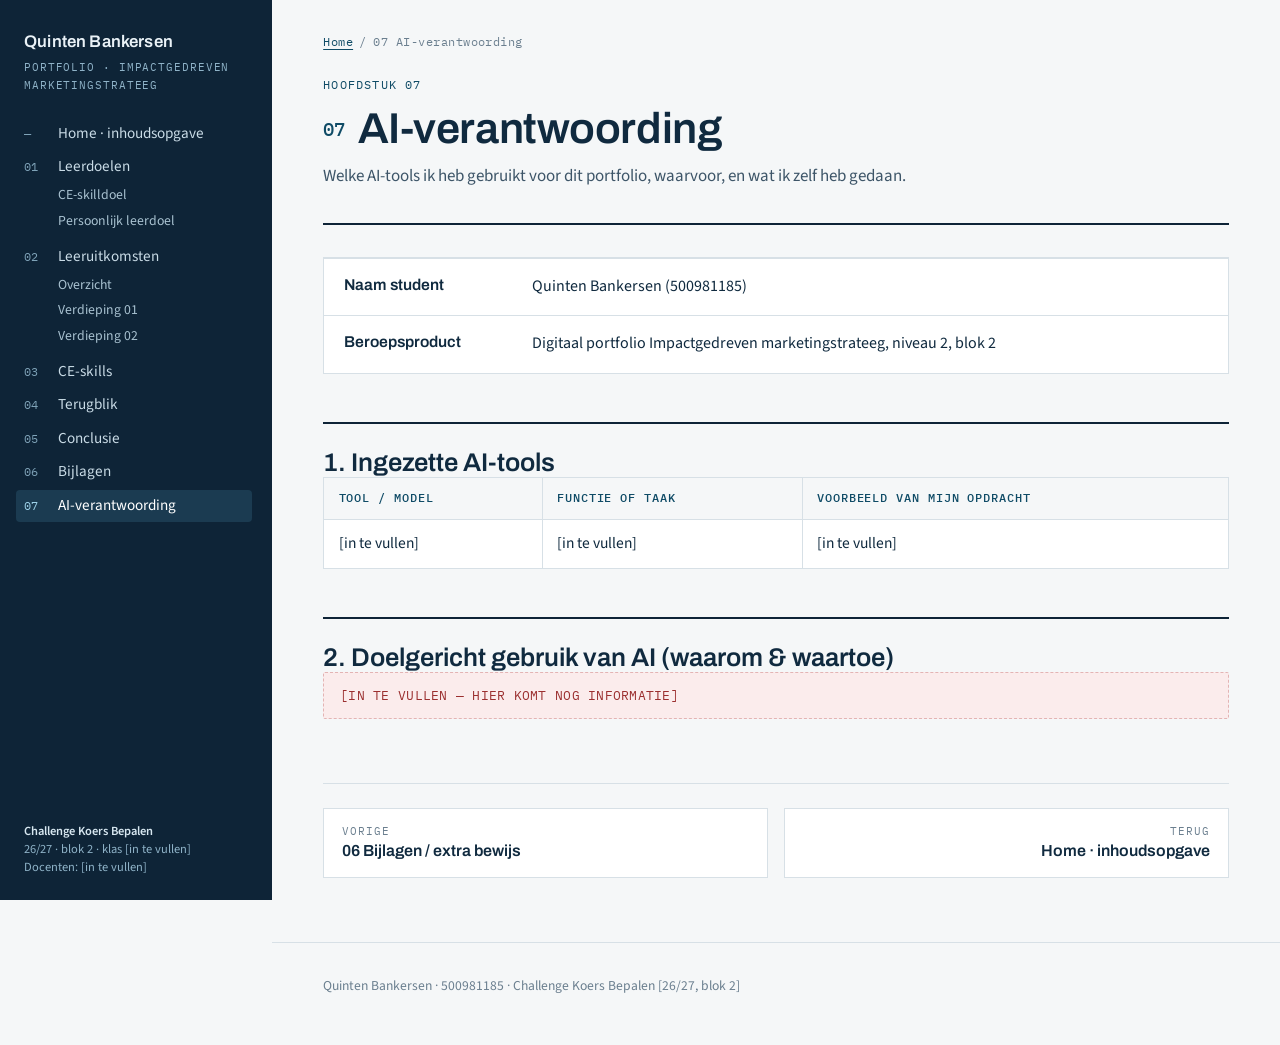
==== ai-verantwoording.html @ 3f42597a "Opbouw portfolio blok 2: Koers Bepalen, impactgedreven marketingstrateeg Co-Authored-By: Claude Opus" ====
<!doctype html>
<html lang="nl">
<head>
<meta charset="utf-8">
<meta name="viewport" content="width=device-width, initial-scale=1, viewport-fit=cover">
<title>AI-verantwoording · Portfolio Quinten Bankersen</title>
<link rel="preconnect" href="https://fonts.googleapis.com">
<link rel="preconnect" href="https://fonts.gstatic.com" crossorigin>
<link rel="stylesheet" href="https://fonts.googleapis.com/css2?family=Archivo:wdth,wght@75..100,400..700&family=IBM+Plex+Mono:wght@400;500&family=Source+Sans+3:ital,wght@0,400;0,600;1,400&display=swap">
<link rel="stylesheet" href="assets/styles.css">
</head>
<body class="has-rail">
<header class="topbar">
  <div class="topbar__left"><a class="topbar__name" href="index.html">Quinten Bankersen</a><span class="topbar__where">07 · AI-verantwoording</span></div>
  <button class="menu-btn" id="menu-btn" type="button" aria-controls="rail" aria-expanded="false">Menu</button>
</header>
<nav class="rail" id="rail" aria-label="Hoofdstukken">
  <div class="rail__id"><a class="rail__name" href="index.html">Quinten Bankersen</a><span class="rail__sub">Portfolio · Impactgedreven marketingstrateeg</span></div>
  <ul class="toc"><li><a href="index.html"><span class="n">—</span><span>Home · inhoudsopgave</span></a></li><li><a href="ce-skilldoel.html"><span class="n">01</span><span>Leerdoelen</span></a><ul class="toc__sub"><li><a href="ce-skilldoel.html">CE-skilldoel</a></li><li><a href="persoonlijk-leerdoel.html">Persoonlijk leerdoel</a></li></ul></li><li><a href="leeruitkomsten.html"><span class="n">02</span><span>Leeruitkomsten</span></a><ul class="toc__sub"><li><a href="leeruitkomsten.html">Overzicht</a></li><li><a href="verdieping-01.html">Verdieping 01</a></li><li><a href="verdieping-02.html">Verdieping 02</a></li></ul></li><li><a href="ce-skills.html"><span class="n">03</span><span>CE-skills</span></a></li><li><a href="terugblik.html"><span class="n">04</span><span>Terugblik</span></a></li><li><a href="conclusie.html"><span class="n">05</span><span>Conclusie</span></a></li><li><a href="bijlagen.html"><span class="n">06</span><span>Bijlagen</span></a></li><li><a href="ai-verantwoording.html" class="is-active" aria-current="page"><span class="n">07</span><span>AI-verantwoording</span></a></li></ul>
  <div class="rail__foot"><strong>Challenge Koers Bepalen</strong><br>26/27 · blok 2 · klas [in te vullen]<br>Docenten: [in te vullen]</div>
</nav>
<main>
  <nav class="crumbs" aria-label="Kruimelpad"><a href="index.html">Home</a><span>/</span><span>07 AI-verantwoording</span></nav>
  <header class="page__head">
    <span class="eyebrow">Hoofdstuk 07</span>
    <h1><span class="page__num">07</span> AI-verantwoording</h1>
    
    <p class="lede">Welke AI-tools ik heb gebruikt voor dit portfolio, waarvoor, en wat ik zelf heb gedaan.</p>
  </header>
  
  <div class="lu"><div class="fields">
  <div class="field"><span class="field__k">Naam student</span><div class="field__v"><p>Quinten Bankersen (500981185)</p></div></div>
  <div class="field"><span class="field__k">Beroepsproduct</span><div class="field__v"><p>Digitaal portfolio Impactgedreven marketingstrateeg, niveau 2, blok 2</p></div></div>
</div></div>
<h2 class="block-title">1. Ingezette AI-tools</h2>
<div class="table-wrap"><table class="plain plain--cols"><thead><tr><th>Tool / model</th><th>Functie of taak</th><th>Voorbeeld van mijn opdracht</th></tr></thead><tbody>
<tr><td>[in te vullen]</td><td>[in te vullen]</td><td>[in te vullen]</td></tr>
</tbody></table></div>
<h2 class="block-title">2. Doelgericht gebruik van AI (waarom &amp; waartoe)</h2>
<div class="missing"><p>[IN TE VULLEN — HIER KOMT NOG INFORMATIE]</p></div>
  <nav class="pager" aria-label="Vorige en volgende pagina"><a class="pager__prev" href="bijlagen.html"><span>Vorige</span>06 Bijlagen / extra bewijs</a><a class="pager__next" href="index.html"><span>Terug</span>Home · inhoudsopgave</a></nav>
</main>
<footer class="site">Quinten Bankersen · 500981185 · Challenge Koers Bepalen [26/27, blok 2]</footer>
<div class="lightbox" id="lightbox" role="dialog" aria-modal="true" aria-label="Afbeelding vergroot" hidden>
  <div class="lightbox__bar"><span id="lightbox-cap"></span><span class="lightbox__btns"><button type="button" id="lightbox-zoom">Ware grootte</button><button type="button" id="lightbox-close">Sluiten</button></span></div>
  <div class="lightbox__stage"><img id="lightbox-img" alt=""></div>
</div>
<script src="assets/script.js"></script>
</body>
</html>
---- assets/styles.css ----
/* Layout: vaste hoofdstuk-rail links (desktop), leeskolom rechts; bewijs mag breder dan de tekst.
   Kleuren: gebroken wit + donkerblauw + petrolblauw uit het originele portfolio. */
:root {
  --bg: #f5f7f8;
  --surface: #ffffff;
  --ink: #102a3f;
  --ink-soft: #3d5568;
  --muted: #6b7f8f;
  --line: #d7e0e6;
  --line-strong: #b6c6d1;
  --petrol: #17607f;
  --petrol-ink: #0f4b66;
  --tint: #e3f0f6;
  --navy: #0e2437;
  --on-navy: #eaf2f7;
  --ok: #2f7a4f;
  --ok-bg: #e4f2ea;
  --warn: #9a5a00;
  --warn-bg: #fdf0dc;
  --miss: #9b2f2f;
  --miss-bg: #fbecec;
  --miss-line: #e3b4b4;

  --f-display: "Archivo", "Helvetica Neue", Arial, sans-serif;
  --f-body: "Source Sans 3", "Segoe UI", "Helvetica Neue", Arial, sans-serif;
  --f-mono: "IBM Plex Mono", ui-monospace, "SFMono-Regular", Menlo, Consolas, monospace;

  --rail: 272px;
  --read: 46rem;
  --wide: 64rem;
  --radius: 4px;
}
@media (prefers-color-scheme: dark) {
  :root:not([data-theme="light"]) {
    --bg: #0d1a24; --surface: #13232f; --ink: #e4edf3; --ink-soft: #b9c8d3; --muted: #8aa0b0;
    --line: #243847; --line-strong: #35505f; --petrol: #5fb3d6; --petrol-ink: #86c8e3; --tint: #16303f;
    --navy: #081520; --on-navy: #e4edf3;
    --ok: #7fcf9f; --ok-bg: #173327; --warn: #f0b660; --warn-bg: #3a2a12; --miss: #f19a9a; --miss-bg: #3a1c1f; --miss-line: #6b3438;
    color-scheme: dark;
  }
}
:root[data-theme="dark"] {
  --bg: #0d1a24; --surface: #13232f; --ink: #e4edf3; --ink-soft: #b9c8d3; --muted: #8aa0b0;
  --line: #243847; --line-strong: #35505f; --petrol: #5fb3d6; --petrol-ink: #86c8e3; --tint: #16303f;
  --navy: #081520; --on-navy: #e4edf3;
  --ok: #7fcf9f; --ok-bg: #173327; --warn: #f0b660; --warn-bg: #3a2a12; --miss: #f19a9a; --miss-bg: #3a1c1f; --miss-line: #6b3438;
  color-scheme: dark;
}

*, *::before, *::after { box-sizing: border-box; }
[hidden] { display: none !important; }
html { scroll-behavior: smooth; scroll-padding-top: 1.5rem; }
@media (prefers-reduced-motion: reduce) { html { scroll-behavior: auto; } }
body {
  margin: 0; background: var(--bg); color: var(--ink);
  font-family: var(--f-body); font-size: 1.0625rem; line-height: 1.62;
  -webkit-font-smoothing: antialiased;
}
img { max-width: 100%; height: auto; display: block; }
a { color: var(--petrol-ink); text-underline-offset: 3px; text-decoration-thickness: 1px; }
a:hover { color: var(--petrol); }
:focus-visible { outline: 2px solid var(--petrol); outline-offset: 2px; }
p { margin: 0; }
ul, ol { margin: 0; padding-left: 1.25rem; }
h1, h2, h3, h4 { font-family: var(--f-display); font-weight: 600; line-height: 1.15; margin: 0; text-wrap: balance; color: var(--ink); }

/* ---------- Rail (navigatie) ---------- */
.rail {
  position: fixed; inset: 0 auto 0 0; width: var(--rail);
  background: var(--navy); color: var(--on-navy);
  padding: calc(env(safe-area-inset-top, 0px) + 1.75rem) 1.25rem 1.5rem 1.5rem;
  overflow-y: auto; display: flex; flex-direction: column; gap: 1.5rem; z-index: 20;
}
.rail__id { display: grid; gap: .15rem; }
.rail__name { font-family: var(--f-display); font-size: 1.05rem; font-weight: 600; letter-spacing: .01em; color: var(--on-navy); text-decoration: none; }
.rail__sub { font-family: var(--f-mono); font-size: .7rem; letter-spacing: .08em; text-transform: uppercase; color: #8fb3c8; }
.toc { list-style: none; padding: 0; margin: 0; display: grid; gap: .1rem; }
.toc a {
  display: grid; grid-template-columns: 2.1rem 1fr; align-items: baseline;
  padding: .38rem .5rem; margin-left: -.5rem; border-radius: var(--radius);
  color: #c9dbe6; text-decoration: none; font-size: .95rem; line-height: 1.3;
}
.toc a .n { font-family: var(--f-mono); font-size: .72rem; color: #7fa3b8; }
.toc a:hover { background: rgba(255,255,255,.06); color: #fff; }
.toc a.is-active { background: rgba(95,179,214,.16); color: #fff; }
.toc a.is-active .n { color: #9fd3ea; }
.toc .toc__sub { list-style: none; padding: 0 0 .25rem 2.1rem; margin: 0; display: grid; }
.toc .toc__sub a { grid-template-columns: 1fr; font-size: .86rem; padding: .25rem .5rem; color: #a9c2d1; }
.toc .flag { font-family: var(--f-mono); font-size: .62rem; letter-spacing: .06em; text-transform: uppercase; color: #f2b8b8; margin-left: .35rem; }
.rail__foot { margin-top: auto; font-size: .78rem; color: #8fb3c8; line-height: 1.45; }
.rail__foot strong { color: #d7e7f0; font-weight: 600; }

.topbar { display: none; }

main { padding-inline: clamp(1rem, 4vw, 3.5rem); padding-block: 0 4rem; }
.has-rail main { margin-left: var(--rail); }

/* ---------- Secties ---------- */
.chapter { padding-block: 4rem 1rem; border-top: 1px solid var(--line); }
.chapter:first-of-type { border-top: 0; }
.chapter__head { max-width: var(--wide); display: grid; gap: .6rem; margin-bottom: 2rem; }
.eyebrow { font-family: var(--f-mono); font-size: .75rem; letter-spacing: .1em; text-transform: uppercase; color: var(--petrol-ink); }
.chapter__head h2 { font-size: clamp(1.9rem, 3.4vw, 2.6rem); font-weight: 600; letter-spacing: -.01em; }
.chapter__head .lede { color: var(--ink-soft); max-width: var(--read); }

.sub { padding-block: 2.5rem 1rem; max-width: var(--wide); scroll-margin-top: 1rem; }
.sub + .sub { border-top: 1px dashed var(--line-strong); }
.sub__head { display: flex; flex-wrap: wrap; align-items: baseline; gap: .4rem 1rem; margin-bottom: 1.25rem; }
.sub__num { font-family: var(--f-mono); font-size: .85rem; color: var(--petrol-ink); }
.sub__head h3 { font-size: clamp(1.4rem, 2.4vw, 1.75rem); }
.kind { font-family: var(--f-mono); font-size: .7rem; letter-spacing: .08em; text-transform: uppercase; padding: .15rem .5rem; border: 1px solid var(--line-strong); border-radius: 2px; color: var(--ink-soft); }

.prose { max-width: var(--read); display: grid; gap: .9rem; }
.prose h4 { font-size: 1.05rem; margin-top: .6rem; letter-spacing: .01em; }
.prose ul li + li { margin-top: .25rem; }

.goal {
  max-width: var(--read); background: var(--surface); border: 1px solid var(--line);
  border-left: 3px solid var(--petrol); padding: 1.25rem 1.4rem; display: grid; gap: .75rem;
}
.goal__label { font-family: var(--f-mono); font-size: .72rem; letter-spacing: .1em; text-transform: uppercase; color: var(--petrol-ink); }
.goal__kort { font-family: var(--f-display); font-size: 1.12rem; line-height: 1.4; color: var(--ink); font-weight: 500; }

/* Labeled rows (GEDRAG / WAAROM ...) */
.rows { max-width: var(--wide); display: grid; margin-top: 1.75rem; border-top: 1px solid var(--line); }
.row { display: grid; grid-template-columns: 11rem minmax(0, 1fr); gap: 1.5rem; padding-block: 1.35rem; border-bottom: 1px solid var(--line); }
.row__label { font-family: var(--f-mono); font-size: .76rem; letter-spacing: .1em; text-transform: uppercase; color: var(--petrol-ink); padding-top: .2rem; }
.row__label small { display: block; font-family: var(--f-body); letter-spacing: 0; text-transform: none; font-size: .82rem; color: var(--muted); margin-top: .3rem; line-height: 1.35; }
.row__body { max-width: var(--read); display: grid; gap: .8rem; min-width: 0; }

.duo { display: grid; grid-template-columns: 1fr 1fr; gap: 1rem; }
.duo > div { background: var(--surface); border: 1px solid var(--line); padding: 1rem 1.1rem; display: grid; gap: .5rem; align-content: start; }
.duo h5 { margin: 0; font-family: var(--f-mono); font-size: .72rem; letter-spacing: .1em; text-transform: uppercase; color: var(--muted); font-weight: 500; }

.source {
  display: grid; grid-template-columns: auto 1fr; gap: .9rem; align-items: start;
  background: var(--tint); padding: .9rem 1rem; border-radius: var(--radius);
}
.source__tag { font-family: var(--f-mono); font-size: .68rem; letter-spacing: .08em; text-transform: uppercase; color: var(--petrol-ink); border: 1px solid currentColor; padding: .1rem .4rem; border-radius: 2px; white-space: nowrap; }
.source p { font-size: .98rem; }

/* 4G */
.table-wrap { overflow-x: auto; max-width: 100%; }
table.plain { border-collapse: collapse; width: 100%; font-size: .97rem; background: var(--surface); }
table.plain th, table.plain td { text-align: left; vertical-align: top; padding: .7rem .9rem; border: 1px solid var(--line); }
table.plain th { font-family: var(--f-mono); font-size: .72rem; letter-spacing: .08em; text-transform: uppercase; color: var(--petrol-ink); font-weight: 500; width: 11rem; background: var(--bg); }

/* Timeline */
.timeline { display: grid; grid-template-columns: repeat(3, minmax(0, 1fr)); gap: 1rem; margin-top: .5rem; }
.sprint { background: var(--surface); border: 1px solid var(--line); display: flex; flex-direction: column; min-width: 0; }
.sprint__head { padding: .8rem 1rem; border-bottom: 1px solid var(--line); display: flex; justify-content: space-between; align-items: baseline; gap: .5rem; flex-wrap: wrap; }
.sprint__head h5 { margin: 0; font-family: var(--f-display); font-size: 1.05rem; font-weight: 600; }
.sprint__head span { font-family: var(--f-mono); font-size: .72rem; color: var(--muted); font-variant-numeric: tabular-nums; }
.steps { list-style: none; margin: 0; padding: .4rem 1rem 1rem; display: grid; }
.steps li { position: relative; padding: .7rem 0 .7rem 1.1rem; border-left: 1px solid var(--line-strong); margin-left: .25rem; }
.steps li::before { content: ""; position: absolute; left: -4px; top: 1.05rem; width: 7px; height: 7px; background: var(--surface); border: 1.5px solid var(--petrol); border-radius: 50%; }
.steps li.key::before { background: var(--petrol); }
.steps .when { display: block; font-family: var(--f-mono); font-size: .72rem; color: var(--petrol-ink); letter-spacing: .02em; font-variant-numeric: tabular-nums; }
.steps .what { font-size: .93rem; color: var(--ink-soft); line-height: 1.5; }
.note { font-size: .88rem; color: var(--muted); }

/* Chips */
.chips { display: flex; flex-wrap: wrap; gap: .4rem; list-style: none; padding: 0; margin: 0; }
.chips li { font-size: .85rem; padding: .2rem .55rem; border: 1px solid var(--line-strong); border-radius: 2px; background: var(--surface); color: var(--ink-soft); }

/* Weekly log */
.log { display: grid; gap: 0; border-top: 1px solid var(--line); }
.log > div { display: grid; grid-template-columns: 6rem minmax(0,1fr); gap: 1rem; padding-block: .9rem; border-bottom: 1px solid var(--line); }
.log .wk { font-family: var(--f-mono); font-size: .78rem; color: var(--petrol-ink); padding-top: .15rem; }

/* ---------- Status ---------- */
.status { display: inline-flex; align-items: center; gap: .45rem; font-family: var(--f-mono); font-size: .76rem; letter-spacing: .06em; text-transform: uppercase; padding: .2rem .6rem .2rem .5rem; border-radius: 2px; font-weight: 500; }
.status::before { content: ""; width: .6rem; height: .6rem; border-radius: 50%; background: currentColor; }
.status--groen { color: var(--ok); background: var(--ok-bg); }
.status--oranje { color: var(--warn); background: var(--warn-bg); }
.status--rood { color: var(--miss); background: var(--miss-bg); }
.status--leeg { color: var(--miss); background: var(--miss-bg); }

/* ---------- Ontbrekend ---------- */
.missing {
  border: 1px dashed var(--miss-line); background: var(--miss-bg); color: var(--miss);
  padding: .8rem 1rem; font-family: var(--f-mono); font-size: .82rem; letter-spacing: .02em; line-height: 1.5; border-radius: 2px;
}
.missing--inline { display: inline-block; padding: .2rem .5rem; font-size: .76rem; }
.missing p + p, .missing ul { margin-top: .4rem; }
.missing ul { font-family: var(--f-body); font-size: .92rem; letter-spacing: 0; }

/* ---------- Invulbalk (LU-kaart) ---------- */
.lu { background: var(--surface); border: 1px solid var(--line); margin-top: 1.25rem; max-width: var(--wide); }
.lu__head { display: grid; grid-template-columns: auto minmax(0,1fr); gap: 1rem; padding: 1.1rem 1.25rem; border-bottom: 1px solid var(--line); background: var(--bg); }
.lu__code { white-space: nowrap; font-family: var(--f-mono); font-size: .8rem; color: var(--on-navy); background: var(--navy); padding: .3rem .55rem; align-self: start; letter-spacing: .06em; }
.lu__text { font-family: var(--f-display); font-weight: 500; font-size: 1.05rem; line-height: 1.4; }
.lu__note { font-size: .88rem; color: var(--muted); margin-top: .35rem; font-family: var(--f-body); font-weight: 400; }
.task { border-top: 1px solid var(--line); }
.lu__head + .task { border-top: 0; }
.task__bar { display: flex; flex-wrap: wrap; align-items: center; gap: .5rem 1rem; justify-content: space-between; padding: .9rem 1.25rem; }
.task__title { font-family: var(--f-display); font-size: 1.08rem; font-weight: 600; }
.task__title small { display: block; font-family: var(--f-mono); font-size: .7rem; font-weight: 400; letter-spacing: .08em; text-transform: uppercase; color: var(--muted); }
.task.is-attention { box-shadow: inset 3px 0 0 var(--warn); }
.fields { display: grid; }
.field { display: grid; grid-template-columns: 10.5rem minmax(0,1fr); gap: 1.25rem; padding: .95rem 1.25rem; border-top: 1px solid var(--line); }
.field__k { font-family: var(--f-mono); font-size: .72rem; letter-spacing: .09em; text-transform: uppercase; color: var(--petrol-ink); padding-top: .2rem; }
.field__v { display: grid; gap: .6rem; min-width: 0; max-width: var(--read); font-size: 1rem; }

/* Voor/na vergelijking */
.compare { display: grid; gap: 1.25rem; padding: 1.25rem; border-top: 1px solid var(--line); background: var(--bg); }
.compare__title { display: flex; flex-wrap: wrap; justify-content: space-between; gap: .5rem; align-items: baseline; }
.compare__title h5 { margin: 0; font-family: var(--f-display); font-size: 1rem; font-weight: 600; }
.compare__title a { font-size: .88rem; }
.pair { display: grid; grid-template-columns: 1fr 1fr; gap: 1rem; }
.pair figure { margin: 0; display: grid; gap: .5rem; align-content: start; min-width: 0; }
.pair .stack { display: grid; gap: .5rem; }
.tag { font-family: var(--f-mono); font-size: .7rem; letter-spacing: .1em; text-transform: uppercase; color: var(--muted); }
.tag--new { color: var(--petrol-ink); }
.caption { font-size: .95rem; color: var(--ink-soft); max-width: var(--read); }

/* Afbeeldingen (klikbaar) */
.shot { display: block; padding: 0; border: 1px solid var(--line-strong); background: #fff; cursor: zoom-in; width: 100%; }
.shot img { width: 100%; }
.shot:hover { border-color: var(--petrol); }

/* ---------- Claim -> bewijs ---------- */
.evidence { margin-top: 1.75rem; border: 1px solid var(--line); background: var(--surface); max-width: var(--wide); scroll-margin-top: 1rem; }
.evidence__claim { padding: 1.2rem 1.4rem; border-bottom: 1px solid var(--line); display: grid; gap: .45rem; }
.evidence__claim blockquote { margin: 0; font-family: var(--f-display); font-size: 1.12rem; line-height: 1.45; font-weight: 500; }
.evidence__label { font-family: var(--f-mono); font-size: .72rem; letter-spacing: .1em; text-transform: uppercase; color: var(--petrol-ink); }
.evidence__body { padding: 1.25rem 1.4rem; display: grid; gap: 1.25rem; }
.evidence__head { display: flex; align-items: baseline; gap: .75rem; flex-wrap: wrap; }
.evidence__num { font-family: var(--f-display); font-size: 1.4rem; font-weight: 700; color: var(--petrol-ink); }
.gallery { display: grid; grid-template-columns: repeat(auto-fit, minmax(min(100%, 17rem), 1fr)); gap: 1rem; align-items: start; }
.gallery--rows { grid-template-columns: 1fr; max-width: 52rem; }
.gallery figure { margin: 0; display: grid; gap: .4rem; }
.gallery figcaption { font-size: .85rem; color: var(--muted); }
.explain { display: grid; grid-template-columns: 10.5rem minmax(0,1fr); gap: 1.25rem; border-top: 1px solid var(--line); padding-top: 1rem; }
.explain p { max-width: var(--read); }

/* Reflectievragen */
.qa { max-width: var(--wide); display: grid; margin-top: 2rem; }
.qa > section { display: grid; grid-template-columns: 15rem minmax(0,1fr); gap: 1.5rem; padding-block: 1.5rem; border-top: 1px solid var(--line); scroll-margin-top: 1rem; }
.qa h4 { font-size: 1.05rem; line-height: 1.3; }
.qa h4 span { display: block; font-family: var(--f-mono); font-size: .7rem; letter-spacing: .08em; text-transform: uppercase; color: var(--muted); font-weight: 400; margin-bottom: .35rem; }
.qa .prose { gap: .8rem; }
.ref { font-family: var(--f-mono); font-size: .78rem; white-space: nowrap; }

/* ---------- Home ---------- */
.hero { display: grid; grid-template-columns: minmax(0, 1.25fr) minmax(0, 1fr); gap: clamp(1.5rem, 4vw, 3.5rem); align-items: start; padding-block: 3.5rem 2.5rem; max-width: var(--wide); }
.hero__meta { font-family: var(--f-mono); font-size: .76rem; letter-spacing: .1em; text-transform: uppercase; color: var(--petrol-ink); }
.hero h1 { font-size: clamp(2.4rem, 5.5vw, 4rem); font-weight: 700; letter-spacing: -.02em; line-height: 1; margin-top: .75rem; font-stretch: 90%; }
.hero__role { font-family: var(--f-display); font-size: clamp(1.15rem, 2vw, 1.4rem); color: var(--ink-soft); margin-top: .6rem; font-weight: 400; }
.hero__q { font-family: var(--f-display); font-size: 1rem; margin-top: 1.6rem; color: var(--ink); font-weight: 600; letter-spacing: .02em; text-transform: uppercase; }
.facts { display: grid; grid-template-columns: max-content 1fr; gap: .45rem 1.25rem; margin: 1.5rem 0 0; font-size: .97rem; border-top: 1px solid var(--line); padding-top: 1.1rem; }
.facts dt { font-family: var(--f-mono); font-size: .72rem; letter-spacing: .08em; text-transform: uppercase; color: var(--muted); padding-top: .2rem; }
.facts dd { margin: 0; }
.hero__photo { margin: 0; display: grid; gap: .8rem; }
.hero__photo .shot { border: 0; background: none; }
.hero__photo figcaption { font-size: .95rem; color: var(--ink-soft); border-left: 2px solid var(--petrol); padding-left: .9rem; }
.hero__photo figcaption b { display: block; font-family: var(--f-mono); font-size: .7rem; letter-spacing: .1em; text-transform: uppercase; color: var(--petrol-ink); font-weight: 500; margin-bottom: .25rem; }

.intro-grid { display: grid; grid-template-columns: 1fr 1fr; gap: 1rem; max-width: var(--wide); }
.intro-grid > div { background: var(--surface); border: 1px solid var(--line); padding: 1.2rem 1.3rem; display: grid; gap: .6rem; align-content: start; }
.intro-grid h3 { font-size: 1.15rem; }
.intro-grid .k { font-family: var(--f-mono); font-size: .7rem; letter-spacing: .1em; text-transform: uppercase; color: var(--petrol-ink); }

.map { max-width: var(--wide); margin-top: 2.5rem; }
.map h3 { font-size: 1.15rem; margin-bottom: .3rem; }
.map > p { color: var(--ink-soft); font-size: .97rem; margin-bottom: 1rem; }
.map table { border-collapse: collapse; width: 100%; background: var(--surface); font-size: .95rem; }
.map th, .map td { text-align: left; padding: .6rem .8rem; border-bottom: 1px solid var(--line); vertical-align: top; }
.map thead th { font-family: var(--f-mono); font-size: .7rem; letter-spacing: .09em; text-transform: uppercase; color: var(--muted); font-weight: 500; background: var(--bg); border-bottom: 1px solid var(--line-strong); }
.map td:first-child { font-family: var(--f-mono); font-size: .78rem; color: var(--petrol-ink); white-space: nowrap; }
.pill { display: inline-block; font-family: var(--f-mono); font-size: .7rem; letter-spacing: .05em; text-transform: uppercase; padding: .1rem .45rem; border-radius: 2px; white-space: nowrap; }
.pill--ok { color: var(--ok); background: var(--ok-bg); }
.pill--part { color: var(--warn); background: var(--warn-bg); }
.pill--miss { color: var(--miss); background: var(--miss-bg); }

.chapters { list-style: none; padding: 0; margin: 2.5rem 0 0; display: grid; grid-template-columns: repeat(3, minmax(0,1fr)); gap: 0; max-width: var(--wide); border-top: 1px solid var(--line); border-left: 1px solid var(--line); }
.chapters a { display: grid; gap: .3rem; padding: 1rem 1.1rem; border-right: 1px solid var(--line); border-bottom: 1px solid var(--line); text-decoration: none; color: var(--ink); background: var(--surface); height: 100%; }
.chapters a:hover { background: var(--tint); }
.chapters .n { font-family: var(--f-mono); font-size: .75rem; color: var(--petrol-ink); }
.chapters .t { font-family: var(--f-display); font-weight: 600; font-size: 1.02rem; }
.chapters .d { font-size: .85rem; color: var(--muted); }

.back { display: inline-block; margin-top: 2rem; font-family: var(--f-mono); font-size: .75rem; letter-spacing: .06em; text-transform: uppercase; }

/* Bijlagen */
.appendix { border: 1px solid var(--line); background: var(--surface); margin-top: 1.25rem; max-width: var(--wide); scroll-margin-top: 1rem; }
.appendix__head { display: grid; grid-template-columns: auto minmax(0,1fr); gap: 1rem; padding: 1rem 1.25rem; border-bottom: 1px solid var(--line); align-items: baseline; }
.appendix__code { font-family: var(--f-display); font-weight: 700; font-size: 1.3rem; color: var(--petrol-ink); }
.appendix__head h4 { font-size: 1.05rem; }
.appendix__head p { font-size: .92rem; color: var(--muted); margin-top: .2rem; }
.appendix__body { padding: 1.25rem; display: grid; gap: 1rem; }

footer.site { padding: 2rem clamp(1rem, 4vw, 3.5rem) 3rem; border-top: 1px solid var(--line); color: var(--muted); font-size: .85rem; }

/* Lightbox */
.lightbox { position: fixed; inset: 0; background: rgba(8, 18, 27, .92); z-index: 100; display: grid; grid-template-rows: auto 1fr; padding: calc(env(safe-area-inset-top, 0px) + .75rem) .75rem calc(env(safe-area-inset-bottom, 0px) + .75rem); }
.lightbox__bar { display: flex; justify-content: space-between; align-items: center; gap: 1rem; color: #e4edf3; font-size: .9rem; padding-bottom: .6rem; }
.lightbox__bar button { font: inherit; font-family: var(--f-mono); font-size: .78rem; letter-spacing: .08em; text-transform: uppercase; color: #e4edf3; background: transparent; border: 1px solid rgba(255,255,255,.4); padding: .4rem .8rem; cursor: pointer; }
.lightbox__stage { overflow: auto; display: grid; place-items: center; }
.lightbox__stage img { max-width: none; width: auto; max-height: none; background: #fff; }
.lightbox__stage img.fit { max-width: 100%; max-height: calc(100vh - 5rem); }

/* ---------- Responsive ---------- */
@media (max-width: 1100px) {
  .timeline { grid-template-columns: 1fr; }
  .qa > section { grid-template-columns: 1fr; gap: .6rem; }
}
@media (max-width: 900px) {
  .rail { transform: translateX(-100%); transition: transform .2s ease; width: min(86vw, 320px); padding-top: calc(env(safe-area-inset-top, 0px) + 4.25rem); }
  .rail.is-open { transform: none; }
  @media (prefers-reduced-motion: reduce) { .rail { transition: none; } }
  .topbar {
    display: flex; position: sticky; top: env(safe-area-inset-top, 0px); z-index: 30;
    align-items: center; justify-content: space-between; gap: .75rem;
    background: var(--navy); color: var(--on-navy); padding: .7rem 16px;
  }
  .topbar__name { font-family: var(--f-display); font-weight: 600; font-size: .98rem; color: var(--on-navy); text-decoration: none; }
  .topbar__where { font-family: var(--f-mono); font-size: .7rem; letter-spacing: .06em; text-transform: uppercase; color: #9fc4d8; overflow: hidden; text-overflow: ellipsis; white-space: nowrap; min-width: 0; }
  .topbar__left { display: grid; min-width: 0; }
  .menu-btn { font: inherit; font-family: var(--f-mono); font-size: .75rem; letter-spacing: .08em; text-transform: uppercase; color: var(--on-navy); background: transparent; border: 1px solid rgba(255,255,255,.35); padding: .45rem .75rem; cursor: pointer; flex: none; }
  .has-rail main, .has-rail footer.site { margin-left: 0; }
  main { padding-inline: 16px; }
  footer.site { padding-inline: 16px; }
  html { scroll-padding-top: 4.5rem; }
  .hero { grid-template-columns: 1fr; padding-top: 2rem; }
  .hero__photo { max-width: 26rem; }
  .intro-grid, .duo, .pair { grid-template-columns: 1fr; }
  .chapters { grid-template-columns: 1fr 1fr; }
  .row, .field, .explain, .log > div { grid-template-columns: 1fr; gap: .4rem; }
  .map td:first-child { white-space: normal; }
}
@media (max-width: 520px) {
  .chapters { grid-template-columns: 1fr; }
  .lu__head { grid-template-columns: 1fr; }
  .facts { grid-template-columns: 1fr; gap: .1rem; }
  .facts dd { margin-bottom: .5rem; }
  .map thead { display: none; }
  .map tr { display: grid; padding: .6rem 0; border-bottom: 1px solid var(--line); }
  .map td { border: 0; padding: .15rem .8rem; }
  table.plain th { width: auto; }
}

.has-rail footer.site { margin-left: var(--rail); }

/* ---------- Subpagina's ---------- */
.crumbs { display: flex; flex-wrap: wrap; gap: .4rem; padding-top: 2rem; font-family: var(--f-mono); font-size: .74rem; letter-spacing: .04em; color: var(--muted); max-width: var(--wide); }
.crumbs a { color: var(--petrol-ink); }
.page__head { max-width: var(--wide); display: grid; gap: .6rem; justify-items: start; padding-block: 1.5rem 2rem; border-bottom: 1px solid var(--line); margin-bottom: 2rem; }
.page__head h1 { font-size: clamp(1.9rem, 3.6vw, 2.7rem); font-weight: 600; letter-spacing: -.01em; }
.page__num { font-family: var(--f-mono); font-size: .45em; font-weight: 500; color: var(--petrol-ink); vertical-align: .35em; margin-right: .2em; letter-spacing: 0; }
.page__head .lede { color: var(--ink-soft); max-width: var(--read); }
.sub { padding-block: 0; }
.toc a.is-open { color: #fff; }
.toc a.is-open .n { color: #9fd3ea; }

.pager { display: grid; grid-template-columns: 1fr 1fr; gap: 1rem; max-width: var(--wide); margin-top: 4rem; border-top: 1px solid var(--line); padding-top: 1.5rem; }
.pager a { display: grid; gap: .2rem; padding: .9rem 1.1rem; border: 1px solid var(--line); background: var(--surface); text-decoration: none; color: var(--ink); font-family: var(--f-display); font-weight: 600; font-size: 1rem; line-height: 1.3; }
.pager a span { font-family: var(--f-mono); font-size: .7rem; font-weight: 400; letter-spacing: .1em; text-transform: uppercase; color: var(--muted); }
.pager a:hover { border-color: var(--petrol); }
.pager__next { text-align: right; grid-column: 2; }

.backlink { font-size: .92rem; margin-bottom: 1rem; }
.onpage { display: flex; flex-wrap: wrap; gap: .4rem; margin-bottom: 1.75rem; max-width: var(--wide); }
.onpage a { font-size: .85rem; padding: .25rem .6rem; border: 1px solid var(--line-strong); background: var(--surface); text-decoration: none; border-radius: 2px; }
.onpage a:hover { border-color: var(--petrol); }
.block-title { font-size: 1.35rem; margin-top: 3rem; scroll-margin-top: 1rem; }
.lu--first { margin-top: 0; scroll-margin-top: 1rem; }
.attention { margin-top: 1rem; }
.qa { scroll-margin-top: 1rem; }

/* Documentfiguur: afbeeldingen die in het portfolio bij elkaar staan */
.docfig { margin: .5rem 0 0; border: 1px solid var(--line); background: var(--bg); padding: 1rem; display: grid; gap: .8rem; scroll-margin-top: 1rem; }
.docfig__title { font-family: var(--f-mono); font-size: .72rem; letter-spacing: .1em; text-transform: uppercase; color: var(--petrol-ink); }
.docfig__grid { display: grid; gap: .8rem; align-items: start; }
.docfig__grid--2 { grid-template-columns: 1fr 1fr; }

/* LU-index */
.lu-index { list-style: none; padding: 0; margin: 0 0 1rem; max-width: var(--wide); border-top: 1px solid var(--line); }
.lu-index a { display: grid; grid-template-columns: auto minmax(0,1fr) auto; gap: 1rem; align-items: center; padding: .7rem .25rem; border-bottom: 1px solid var(--line); text-decoration: none; color: var(--ink); }
.lu-index a:hover { background: var(--tint); }
.lu-index .lu__code { font-size: .72rem; }
.lu-index__st { display: flex; gap: .35rem; flex-wrap: wrap; justify-content: flex-end; }

/* Sjablonen (nog in te vullen) */
.lu--template { border-style: dashed; border-color: var(--line-strong); }
.lu--template .lu__head { background: transparent; }
.slot { border: 1px dashed var(--line-strong); background: var(--bg); padding: .7rem .85rem; display: grid; gap: .35rem; }
.slot--img { min-height: 7rem; align-content: center; justify-items: start; }
.slot__hint { font-size: .92rem; color: var(--muted); font-style: italic; }
.slot__miss { font-family: var(--f-mono); font-size: .74rem; letter-spacing: .02em; color: var(--miss); }
.task__title .slot__miss { display: block; margin-top: .15rem; font-weight: 500; }
.evidence--template { border-style: dashed; border-color: var(--line-strong); }
.lu + .lu, .missing + .lu, .note + .lu { margin-top: 1.25rem; }
.missing + .note, .missing + .rows { margin-top: 1rem; }
.page__head + .missing, .page__head ~ .missing { max-width: var(--wide); }

/* Bijlagen */
.appendix__head h2 { font-size: 1.1rem; }

/* ---------- Homepage ---------- */
.home__main { max-width: 72rem; margin-inline: auto; padding-block: 0 3rem; }
.whoami { display: grid; grid-template-columns: minmax(0, 1.2fr) minmax(0, 1fr); gap: clamp(1.5rem, 5vw, 4rem); align-items: start; padding-block: clamp(2rem, 6vw, 4.5rem) 3rem; }
.whoami h1 { font-size: clamp(2.6rem, 6vw, 4.4rem); font-weight: 700; letter-spacing: -.02em; line-height: 1; margin-top: .75rem; font-stretch: 90%; }
.whoami .hero__q { margin-top: 1.2rem; }
.hero__photo .shot { border: 0; background: none; }
.contents { border-top: 2px solid var(--navy); padding-top: 1.5rem; }
.contents h2 { font-size: 1.6rem; margin-bottom: 1rem; }
.toc-home { list-style: none; padding: 0; margin: 0; display: grid; }
.toc-ch { border-bottom: 1px solid var(--line); }
.toc-ch__row { display: grid; grid-template-columns: 3rem minmax(0,1fr) auto; gap: 1rem; align-items: baseline; padding: 1rem .25rem; text-decoration: none; color: var(--ink); }
a.toc-ch__row:hover { background: var(--tint); }
.toc-ch__n { font-family: var(--f-mono); font-size: .85rem; color: var(--petrol-ink); }
.toc-ch__t { font-family: var(--f-display); font-weight: 600; font-size: 1.2rem; line-height: 1.3; }
a.toc-ch__row .toc-ch__t .u { text-decoration: underline; text-decoration-color: var(--line-strong); text-underline-offset: 4px; text-decoration-thickness: 1px; }
.toc-ch__t small { display: block; font-family: var(--f-body); font-weight: 400; font-size: .88rem; color: var(--muted); margin-top: .15rem; }
.toc-ch__row--head { padding-bottom: .25rem; }
.toc-sub { list-style: none; padding: 0 0 .75rem 3rem; margin: 0; display: grid; }
.toc-sub a { display: grid; grid-template-columns: 2.8rem minmax(0,1fr) auto; gap: 1rem; align-items: baseline; padding: .6rem .25rem; text-decoration: none; color: var(--ink); border-top: 1px dotted var(--line-strong); }
.toc-sub li:first-child a { border-top: 0; }
.toc-sub a:hover { background: var(--tint); }
.toc-sub__n { font-family: var(--f-mono); font-size: .8rem; color: var(--petrol-ink); }
.toc-sub__t { font-size: 1.05rem; }
.toc-sub__t .u { text-decoration: underline; text-decoration-color: var(--line-strong); text-underline-offset: 4px; text-decoration-thickness: 1px; }
.home footer.site { max-width: 72rem; margin-inline: auto; padding-inline: 0; }
@media (max-width: 900px) { .home footer.site { padding-inline: 16px; } }
.toc-sub__t small { display: block; font-size: .85rem; color: var(--muted); text-decoration: none; margin-top: .1rem; }
.lightbox__btns { display: flex; gap: .5rem; flex: none; }

@media (max-width: 900px) {
  .home__main { padding-inline: 16px; }
  .whoami { grid-template-columns: 1fr; }
  .whoami .hero__photo { max-width: 26rem; }
  .docfig__grid--2 { grid-template-columns: 1fr; }
  .crumbs { padding-top: 1.25rem; }
}
@media (max-width: 560px) {
  .pager { grid-template-columns: 1fr; }
  .pager__next { grid-column: 1; }
  .toc-ch__row, .toc-sub a, .lu-index a { grid-template-columns: 2.4rem minmax(0,1fr); }
  .toc-ch__row .pill, .toc-sub a .pill, .lu-index a > .status, .lu-index__st { grid-column: 2; justify-self: start; }
  .lu-index__st { justify-content: flex-start; }
  .toc-sub { padding-left: 0; }
}

.pill--neutral { color: var(--muted); background: var(--bg); border: 1px solid var(--line-strong); }
.lu__head .lu__text--name { font-family: var(--f-display); font-weight: 600; font-size: 1.3rem; }
.appendix--template { border-style: dashed; border-color: var(--line-strong); }

/* ---------- Duidelijker onderscheid tussen koppen, labels en tekst ---------- */
/* Onderwerpkoppen links in de rijen (Gedrag, Waarom, Kennis ...) */
.row__label {
  font-family: var(--f-display); font-size: 1.08rem; font-weight: 600; letter-spacing: 0;
  text-transform: none; color: var(--ink); padding-top: 0; line-height: 1.3;
  border-top: 2px solid var(--petrol); padding-top: .55rem; align-self: start;
}
.row__label small { font-weight: 400; }
.row { padding-block: 1.6rem; }
/* Veldnamen in de invulbalken */
.field__k {
  font-family: var(--f-display); font-size: .98rem; font-weight: 600; letter-spacing: 0;
  text-transform: none; color: var(--ink); padding-top: .05rem; line-height: 1.3;
}
.lu__head .lu__text { font-weight: 500; }
/* Tussenkopjes binnen een onderwerp */
.duo h5 { font-family: var(--f-display); font-size: 1rem; font-weight: 700; letter-spacing: 0; text-transform: none; color: var(--petrol-ink); }
.prose h4, .row__body h4 { font-size: 1.05rem; }
/* Grote blokkoppen */
.block-title { font-size: 1.6rem; padding-top: 1.5rem; border-top: 2px solid var(--navy); }
.compare__title h5 { font-size: 1.12rem; font-weight: 700; }
.compare { border-top: 2px solid var(--line-strong); }
.task__title { font-size: 1.15rem; }
.task__title small { margin-bottom: .2rem; }
.qa h4 { font-size: 1.12rem; color: var(--ink); }
.qa > section { border-top: 1px solid var(--line-strong); }
/* Labels bij bewijs (Claim, Wat laat dit zien?) */
.explain .evidence__label { font-family: var(--f-display); font-size: .98rem; font-weight: 600; letter-spacing: 0; text-transform: none; color: var(--ink); }
.evidence__head { border-bottom: 1px solid var(--line); padding-bottom: .6rem; }
.goal__label { font-size: .78rem; font-weight: 500; }
/* Hoofdtitel van de pagina los van de rest */
.page__head { border-bottom: 2px solid var(--navy); }
@media (max-width: 900px) {
  .row__label { border-top-width: 2px; }
}

/* ================= v2: ontwikkeling, kennisbites, bewijs ================= */
.block { max-width: var(--wide); margin-top: 3rem; scroll-margin-top: 1rem; }
.block > .block-title:first-child { margin-top: 0; }
.block-lede { color: var(--ink-soft); max-width: var(--read); margin: .6rem 0 1.4rem; }
.onpage { align-items: center; }
.onpage__label { font-family: var(--f-mono); font-size: .7rem; letter-spacing: .1em; text-transform: uppercase; color: var(--muted); margin-right: .3rem; }

/* Weken */
.weeks { display: grid; gap: 1.25rem; }
.week { background: var(--surface); border: 1px solid var(--line); scroll-margin-top: 1rem; }
.week__head { display: grid; gap: .2rem; padding: 1rem 1.25rem; border-bottom: 1px solid var(--line); background: var(--bg); }
.week__when { font-family: var(--f-mono); font-size: .74rem; letter-spacing: .06em; text-transform: uppercase; color: var(--petrol-ink); }
.week__head h3 { font-size: 1.25rem; }
.week__row { display: grid; grid-template-columns: 10.5rem minmax(0, 1fr); gap: 1.25rem; padding: 1rem 1.25rem; border-top: 1px solid var(--line); }
.week__row:first-child { border-top: 0; }
.week__k { font-family: var(--f-display); font-weight: 600; font-size: .98rem; line-height: 1.3; }
.week__v { display: grid; gap: .75rem; min-width: 0; max-width: var(--read); }
.week--miss { border-style: dashed; border-color: var(--miss-line); }
.week--miss .week__head { background: transparent; }

/* Kennisbite-kader */
.kb { border: 1px solid var(--line-strong); border-left: 3px solid var(--petrol); background: var(--tint); margin: .2rem 0; }
.kb__head { display: flex; flex-wrap: wrap; align-items: baseline; gap: .4rem .7rem; padding: .7rem 1rem; border-bottom: 1px solid var(--line-strong); }
.kb__tag { font-family: var(--f-mono); font-size: .66rem; letter-spacing: .1em; text-transform: uppercase; color: var(--on-navy); background: var(--petrol-ink); padding: .12rem .45rem; border-radius: 2px; }
.kb__head strong { font-family: var(--f-display); font-size: 1rem; }
.kb__body { display: grid; gap: .6rem; padding: .8rem 1rem .9rem; }
.kb__body p { font-size: .97rem; }
.kb__body b { display: block; font-family: var(--f-mono); font-size: .68rem; letter-spacing: .09em; text-transform: uppercase; color: var(--petrol-ink); font-weight: 500; margin-bottom: .15rem; }
.kb__says { color: var(--ink-soft); font-style: italic; }
.kb__says b { font-style: normal; }

/* Bewijsfiguren */
.evfig { margin: 0; display: grid; gap: .4rem; align-content: start; min-width: 0; }
.evfig figcaption { font-size: .86rem; color: var(--muted); line-height: 1.4; }
.evrow { display: grid; grid-template-columns: repeat(auto-fit, minmax(min(100%, 15rem), 1fr)); gap: 1rem; align-items: start; }
.week__v .evfig .shot, .field__v .evfig .shot { max-width: 34rem; }
.more { border: 1px solid var(--line); background: var(--bg); }
.more summary { cursor: pointer; padding: .6rem .8rem; font-size: .93rem; color: var(--petrol-ink); }
.more__body { padding: 0 .8rem .8rem; }
.bref { display: inline-block; font-family: var(--f-mono); font-size: .74rem; letter-spacing: .02em; padding: .12rem .45rem; border: 1px solid var(--line-strong); border-radius: 2px; text-decoration: none; background: var(--surface); margin: .1rem .15rem .1rem 0; }
.bref:hover { border-color: var(--petrol); }
.btn-link { display: inline-block; font-family: var(--f-display); font-weight: 600; padding: .5rem .9rem; border: 1px solid var(--petrol); text-decoration: none; border-radius: 2px; }
.btn-link:hover { background: var(--tint); }
.sources { margin-top: 1.5rem; font-size: .95rem; }

/* Stappen (verdieping 02) */
.steps { display: grid; gap: 1.25rem; counter-reset: s; }
.step { border: 1px solid var(--line); background: var(--surface); scroll-margin-top: 1rem; }
.step__head { display: flex; flex-wrap: wrap; gap: .3rem .9rem; align-items: baseline; padding: 1rem 1.25rem; border-bottom: 1px solid var(--line); background: var(--bg); }
.step__n { font-family: var(--f-mono); font-size: .76rem; letter-spacing: .08em; text-transform: uppercase; color: var(--on-navy); background: var(--navy); padding: .2rem .5rem; }
.step__head h3 { font-size: 1.2rem; }
.step__body { padding: 1.1rem 1.25rem 1.25rem; display: grid; gap: .9rem; max-width: 52rem; }

/* Tabellen met kolomkoppen */
table.plain--cols th { width: auto; }
table.plain--cols thead th { background: var(--bg); }
table.plain--cols td small { display: block; font-size: .8rem; color: var(--muted); margin-top: .15rem; }
.bijlagen-table td.bcode { font-family: var(--f-display); font-weight: 700; color: var(--petrol-ink); white-space: nowrap; width: 3.5rem; }
.bijlagen-table tr { scroll-margin-top: 1rem; }
.bijlagen-table tr:target td { background: var(--tint); }
.online-list { list-style: none; padding: 0; margin: 0 0 1.5rem; display: grid; gap: .5rem; max-width: var(--wide); }
.online-list li { display: flex; flex-wrap: wrap; justify-content: space-between; gap: .3rem 1rem; padding: .7rem .9rem; border: 1px solid var(--line); background: var(--surface); }
.online-list span { font-family: var(--f-mono); font-size: .72rem; color: var(--muted); }

.lu--orange { border-color: var(--warn); }
.lu--orange .task.is-attention { box-shadow: inset 3px 0 0 var(--warn); }
.lu-index__v { display: block; font-style: normal; font-family: var(--f-mono); font-size: .7rem; letter-spacing: .06em; text-transform: uppercase; color: var(--petrol-ink); }
.prose--wide { max-width: 50rem; }
.skill + .skill { margin-top: 1.5rem; }
.skill { scroll-margin-top: 1rem; }
.rows--wwn .row__label { font-size: 1.25rem; }
.qa { scroll-margin-top: 1rem; }
.lu { scroll-margin-top: 1rem; }

@media (max-width: 900px) {
  .week__row { grid-template-columns: 1fr; gap: .4rem; }
}
.evidence .evfig { max-width: 44rem; }
.gallery--rows .evfig { max-width: 38rem; }
.week__v .evfig, .field__v .evfig { max-width: 34rem; }
.step__body .evrow .evfig { max-width: 30rem; }
@media (max-width: 900px) {
  [id] { scroll-margin-top: 5rem; }
}

/* v3: citaten, chatbewijs */
.quote { margin: 0; padding: .8rem 1rem; border-left: 3px solid var(--line-strong); background: var(--bg); font-style: italic; color: var(--ink-soft); }
.when-about { font-size: .9rem; color: var(--muted); }
.when-about b { color: var(--ink-soft); font-weight: 600; }
.ticks { margin: 0; padding-left: 1.1rem; display: grid; gap: .45rem; }
.evrow--chat { grid-template-columns: repeat(auto-fit, minmax(min(100%, 13rem), 16rem)); }
.evfig--chat .shot, .evrow--chat .shot { max-width: 18rem; }
.evfig--chat { max-width: 18rem !important; }
.week__k small { display: block; font-family: var(--f-body); font-weight: 400; font-size: .84rem; color: var(--muted); margin-top: .2rem; line-height: 1.35; }

/* v4: LU3 bewijsblokken */
.field__k small { display:block; font-weight:400; font-size:.84rem; color:var(--muted); margin-top:.15rem; }
.subev { border-top:1px solid var(--line, #d9dee5); padding:1.1rem 0 .6rem; }
.subev:first-child { border-top:0; padding-top:0; }
.subev__h { display:flex; flex-wrap:wrap; align-items:baseline; gap:.6rem; font-weight:600; margin:0 0 .7rem; }
.subev__cap { margin:.4rem 0 .6rem; }
.subev__sub { margin:.8rem 0 .4rem; font-weight:600; font-size:.92rem; }
.subev__intro { margin:0 0 1.2rem; }
.subev__h .tag { margin-left:auto; }
.dtq { margin:0 0 1rem; padding:.8rem 1rem; border-left:3px solid var(--petrol); background:var(--bg); font-size:.94rem; line-height:1.55; }
.dtq b { display:block; font-size:.8rem; letter-spacing:.04em; text-transform:uppercase; margin-bottom:.3rem; }
.subev__k { font-weight:600; margin:.9rem 0 .3rem; }
.subev__why { margin-top:.6rem; padding:.2rem 0 0; }
.evgrid { display:grid; grid-template-columns:repeat(2, minmax(0,1fr)); gap:1rem; align-items:start; }
@media (max-width: 640px) { .evgrid { grid-template-columns:1fr; } .subev__h .tag { margin-left:0; } }
.field__v, .subev, .evrow, .evgrid { min-width:0; }
.subev img { max-width:100%; height:auto; }
.lu3-fb td:nth-child(2) { min-width: 14rem; }
/* v5: LU3 bewijsstukken met uitleg */
.subev__sec { margin-top: 1rem; }
.subev__sec > .subev__k:first-child { margin-top: 0; padding-bottom: .3rem; border-bottom: 1px solid var(--line); }
.evitem { display: grid; grid-template-columns: minmax(0, 1.25fr) minmax(0, 1fr); gap: 1.1rem; align-items: start; padding: .9rem 0; border-bottom: 1px dashed var(--line); }
.evitem:last-of-type { border-bottom: 0; }
.evitem .evfig { margin: 0; }
.evitem .evfig--chat { max-width: 18rem; }
.evitem__txt p { margin: 0 0 .6rem; font-size: .95rem; line-height: 1.55; }
.evitem__txt b { display: block; font-size: .78rem; letter-spacing: .04em; text-transform: uppercase; color: var(--muted); margin-bottom: .15rem; }
.evitem__txt p b:not(:first-child) { display: inline; font-size: inherit; letter-spacing: 0; text-transform: none; color: inherit; }
.phase-p .phase { display: inline-block; font-size: .72rem; letter-spacing: .05em; text-transform: uppercase; padding: .1rem .45rem; margin-right: .5rem; border: 1px solid var(--line-strong); color: var(--petrol); vertical-align: 1px; }
table.plain td small { display: block; font-size: .8rem; color: var(--muted); font-weight: 400; }
.subev__note { font-size: .92rem; color: var(--ink-soft); }
@media (max-width: 720px) { .evitem { grid-template-columns: 1fr; } }
/* persoonlijk leerdoel: bewijs met uitleg */
.plev { padding: .9rem 0 1.1rem; border-bottom: 1px dashed var(--line); }
.plev:last-child { border-bottom: 0; }
.plev__t { font-weight: 600; margin: 0 0 .6rem; }
.plev__dl { margin: .7rem 0 0; display: grid; grid-template-columns: 12rem minmax(0,1fr); gap: .35rem 1rem; font-size: .95rem; }
.plev__dl dt { font-size: .78rem; letter-spacing: .04em; text-transform: uppercase; color: var(--muted); padding-top: .15rem; }
.plev__dl dd { margin: 0; }
@media (max-width: 640px) { .plev__dl { grid-template-columns: 1fr; } .plev__dl dt { padding-top: .5rem; } }
.plev__k { font-size: .78rem; letter-spacing: .04em; text-transform: uppercase; color: var(--muted); margin: .9rem 0 .35rem; }
.plev__tools { list-style: none; margin: 0; padding: 0; display: grid; gap: .35rem; }
.plev__tools li { display: grid; grid-template-columns: 13rem minmax(0,1fr); gap: 1rem; padding: .35rem 0; border-top: 1px solid var(--line); font-size: .95rem; }
.plev__tools li b { color: var(--petrol); }
@media (max-width: 640px) { .plev__tools li { grid-template-columns: 1fr; gap: .1rem; } }

/* CE-skills: wat vraagt de skill + ontwikkelstappen */
.skill__vraagt{margin:0;padding:.6rem .9rem;border-left:3px solid var(--petrol);background:var(--tint);color:var(--ink);font-style:italic}
.sstep{position:relative;padding:0 0 .9rem 1.1rem;border-left:2px solid var(--line-strong)}
.sstep:last-child{padding-bottom:0}
.sstep::before{content:"";position:absolute;left:-6px;top:.35rem;width:10px;height:10px;border-radius:50%;background:var(--petrol)}
.sstep__when{margin:0;font-size:.78rem;letter-spacing:.04em;text-transform:uppercase;color:var(--muted)}
.sstep__t{margin:.1rem 0 .3rem;font-weight:600}
.sstep p{margin-top:0}
.sstep__ce{margin:.35rem 0 0;padding:.4rem .6rem;background:var(--tint);border-radius:4px;font-size:.92rem;color:var(--ink)}
.sstep__ce b{display:inline-block;margin-right:.45rem;font-size:.72rem;letter-spacing:.05em;text-transform:uppercase;color:var(--petrol-ink)}
.sstep__ce i{color:var(--ink-soft)}
.hero__why { font-size: .95rem; color: var(--ink-soft); border-left: 2px solid var(--petrol); padding-left: .9rem; }
.hero__why b { display: block; font-family: var(--f-mono); font-size: .7rem; letter-spacing: .1em; text-transform: uppercase; color: var(--petrol-ink); font-weight: 500; margin-bottom: .25rem; }
.hero__why p { margin: 0 0 .5rem; }
.hero__why .hero__how { font-size: .88rem; color: var(--muted); margin: 0; }

/* Kennisbron uitgediept */
.kbi__list { list-style: none; margin: 0; padding: 0; display: grid; gap: .8rem; }
.kbi { background: var(--surface); border: 1px solid var(--line); padding: .8rem .9rem; display: grid; gap: .5rem; }
.kbi__t { margin: 0; font-family: var(--f-display); font-weight: 600; font-size: 1rem; color: var(--ink); display: flex; gap: .55rem; align-items: baseline; }
.kbi__n { flex: none; font-family: var(--f-mono); font-size: .72rem; color: var(--on-navy); background: var(--petrol); width: 1.4rem; height: 1.4rem; border-radius: 50%; display: inline-grid; place-items: center; }
.kbi__q { margin: 0; font-style: italic; color: var(--ink-soft); font-size: .95rem; }
.kbi__grid { display: grid; grid-template-columns: 1fr 1fr; gap: .7rem; }
.kbi__grid p { margin: 0; font-size: .95rem; }
.kbi__grid p:last-child { border-left: 2px solid var(--petrol); padding-left: .6rem; }
.kbi__slot { border-top: 1px solid var(--line-strong); padding-top: .6rem; }
@media (max-width: 640px) { .kbi__grid { grid-template-columns: 1fr; } }
.sstep__lead { margin: 0 0 .9rem; padding: .55rem .75rem; background: var(--tint); border-left: 3px solid var(--petrol); color: var(--ink); }
.sstep__lead b { font-family: var(--f-mono); font-size: .72rem; letter-spacing: .06em; text-transform: uppercase; color: var(--petrol-ink); margin-right: .35rem; }
.sstep__lead ul.vannaar { list-style: none; margin: .35rem 0 0; padding: 0; display: grid; gap: .4rem; }
.vannaar li { font-size: .95rem; }
.vannaar span { font-family: var(--f-mono); font-size: .7rem; text-transform: uppercase; letter-spacing: .05em; color: var(--petrol-ink); }
.sstep__lead b { display: block; }
.sstep__lead p { margin: .3rem 0 0; }
.sstep__lead--end { margin: .9rem 0 0; }
.concept { border: 1px dashed var(--warn); background: var(--warn-bg); padding: .7rem .9rem; display: grid; gap: .5rem; }
.concept__tag { margin: 0; font-family: var(--f-mono); font-size: .7rem; letter-spacing: .06em; text-transform: uppercase; color: var(--warn); }
.concept ol { margin: 0; padding-left: 1.2rem; }
.concept p { margin: 0; }
.sprintbeo { border-top: 1px solid var(--line); padding: 1rem 0; }
.sprintbeo h3 { font-size: 1.05rem; margin: 0 0 .6rem; }
.sprintbeo__grid { display: grid; grid-template-columns: minmax(0,1fr) minmax(0,1.6fr); gap: 1rem; align-items: start; }
.sprintbeo__grid > div { display: grid; gap: .5rem; min-width: 0; }
@media (max-width: 760px) { .sprintbeo__grid { grid-template-columns: 1fr; } }
.sprintbeo { display: grid; gap: .6rem; }
.sprintbeo__imgs { display: grid; grid-template-columns: repeat(auto-fill, minmax(150px, 1fr)); gap: .6rem; }
.sprintbeo__imgs figure { margin: 0; }
.sprintbeo__zus { border: 1px solid var(--line, #d7dde2); border-left: 4px solid var(--petrol); background: var(--tint); padding: .8rem 1rem; border-radius: 4px; }
.sprintbeo__tag { font-family: "IBM Plex Mono", monospace; font-size: .75rem; text-transform: uppercase; letter-spacing: .06em; color: var(--petrol); margin: 0 0 .5rem; }
.sprintbeo__zus ul { margin: .6rem 0 0; padding-left: 1.1rem; }
.sprintbeo__zus li { margin-bottom: .35rem; }
.sprintbeo__refl { border-left: 4px solid var(--warn, #b8860b); padding: .4rem 1rem; }
.sprintbeo__refl p:last-child { margin: 0; }
.sprintbeo__refl .sprintbeo__tag { color: inherit; }
/* ---------- portfolio-chatbot ---------- */
.qbchat { position: fixed; right: 16px; bottom: 16px; z-index: 900; font-size: .95rem; }
.qbchat__fab { width: 56px; height: 56px; border-radius: 50%; border: 0; background: var(--petrol, #0f5463); color: #fff; display: grid; place-items: center; cursor: pointer; box-shadow: 0 6px 18px rgba(0,0,0,.22); }
.qbchat__fab:focus-visible { outline: 3px solid var(--warn, #b8860b); outline-offset: 3px; }
.qbchat__panel { position: absolute; right: 0; bottom: 68px; width: min(360px, calc(100vw - 32px)); height: min(520px, calc(100vh - 110px)); display: flex; flex-direction: column; background: var(--surface, #fff); color: inherit; border: 1px solid var(--line, #d7dde2); border-radius: 12px; box-shadow: 0 12px 32px rgba(0,0,0,.2); overflow: hidden; }
.qbchat__panel[hidden] { display: none; }
.qbchat__head { display: flex; justify-content: space-between; align-items: center; padding: .7rem .9rem; background: var(--petrol, #0f5463); color: #fff; }
.qbchat__close { background: none; border: 0; color: #fff; font-size: 1.5rem; line-height: 1; cursor: pointer; }
.qbchat__log { flex: 1; overflow-y: auto; padding: .8rem; display: flex; flex-direction: column; gap: .6rem; }
.qbchat__msg { max-width: 92%; padding: .55rem .75rem; border-radius: 10px; }
.qbchat__msg p { margin: 0 0 .4rem; } .qbchat__msg p:last-child { margin: 0; }
.qbchat__msg--bot { background: var(--tint, #e8f1f3); align-self: flex-start; }
.qbchat__msg--me { background: var(--petrol, #0f5463); color: #fff; align-self: flex-end; }
.qbchat__where, .qbchat__more { font-size: .85rem; }
.qbchat__where a, .qbchat__more a { font-weight: 600; }
.qbchat__sug { display: flex; flex-wrap: wrap; gap: .35rem; padding: 0 .8rem .6rem; }
.qbchat__sug[hidden] { display: none; }
.qbchat__sug button { font: inherit; font-size: .8rem; border: 1px solid var(--petrol, #0f5463); color: var(--petrol, #0f5463); background: transparent; border-radius: 999px; padding: .25rem .6rem; cursor: pointer; }
.qbchat__form { display: flex; gap: .4rem; padding: .6rem; border-top: 1px solid var(--line, #d7dde2); }
.qbchat__form input { flex: 1; min-width: 0; font: inherit; padding: .5rem .6rem; border: 1px solid var(--line, #d7dde2); border-radius: 8px; background: transparent; color: inherit; }
.qbchat__form button { font: inherit; border: 0; border-radius: 8px; padding: .5rem .8rem; background: var(--petrol, #0f5463); color: #fff; cursor: pointer; }
.qbchat__note { margin: 0; padding: 0 .8rem .6rem; font-size: .75rem; opacity: .7; }
@media print { .qbchat { display: none; } }
.qbchat__think { opacity: .7; font-style: italic; }
.sprintbeo__dev { border: 1px solid var(--line, #d7dde2); border-left: 4px solid var(--ok, #2e7d4f); background: var(--surface, #fff); padding: .8rem 1rem; border-radius: 4px; margin-top: 1rem; }

.lu__sum { padding: 1rem 1.25rem; border-bottom: 1px solid var(--line); background: var(--tint); }
.lu__sum b { display: block; font-family: var(--f-mono); font-size: .72rem; letter-spacing: .08em; text-transform: uppercase; color: var(--petrol-ink); margin-bottom: .35rem; }
.lu__sum p { margin: 0; max-width: var(--read); }
.lu__sum + .task { border-top: 0; }
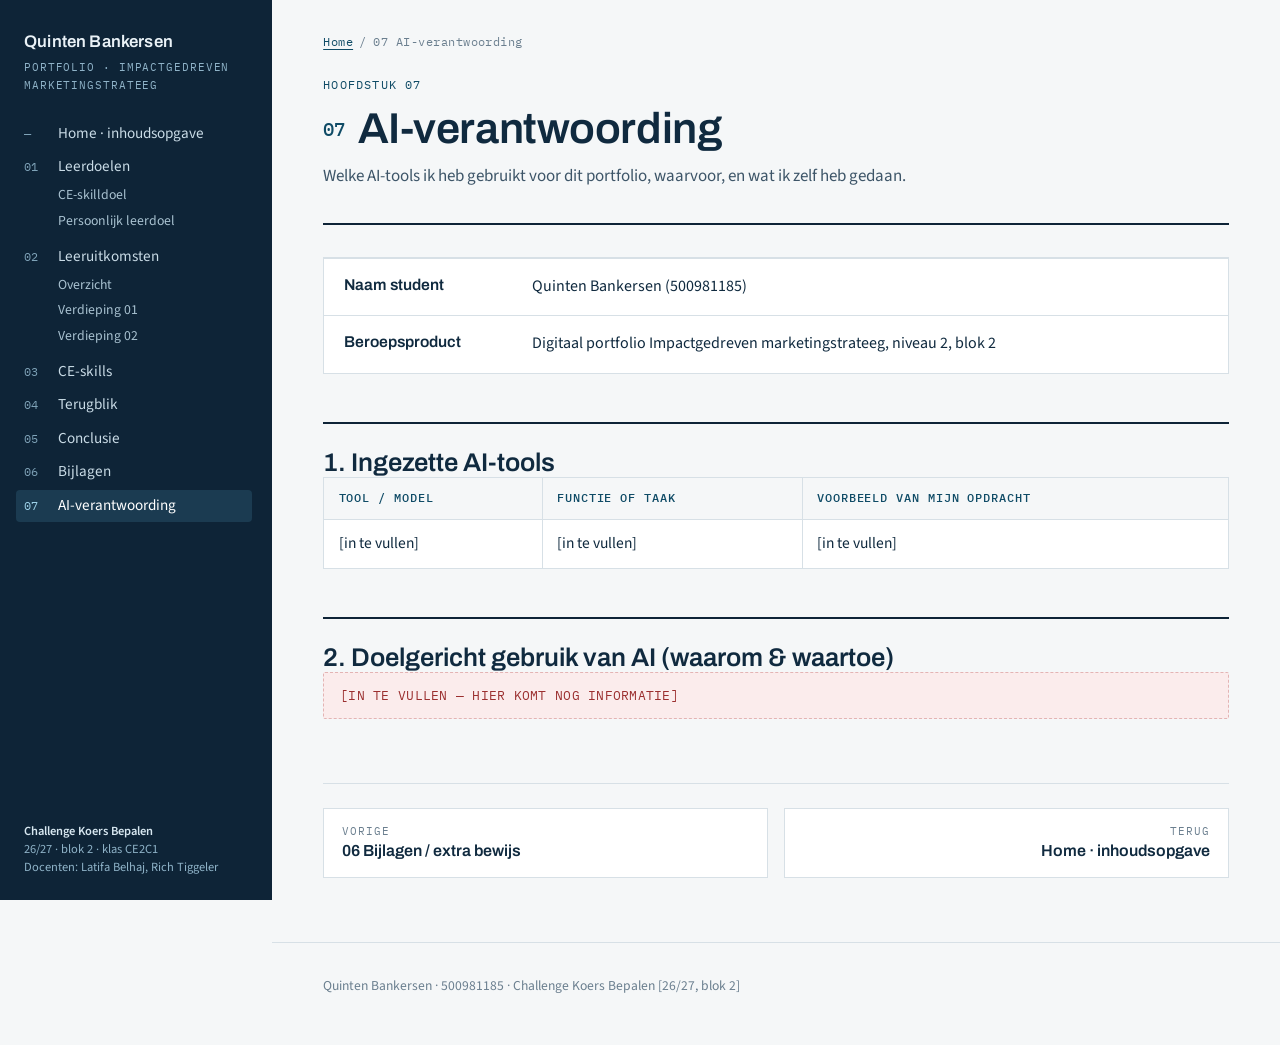
==== commit e08cc814: "Klas, docenten en 'Waarom een website?' ingevuld Co-Authored-By: Claude Opus 5.5 <noreply@anthropic." ====
--- a/ai-verantwoording.html
+++ b/ai-verantwoording.html
@@ -17,7 +17,7 @@
 <nav class="rail" id="rail" aria-label="Hoofdstukken">
   <div class="rail__id"><a class="rail__name" href="index.html">Quinten Bankersen</a><span class="rail__sub">Portfolio · Impactgedreven marketingstrateeg</span></div>
   <ul class="toc"><li><a href="index.html"><span class="n">—</span><span>Home · inhoudsopgave</span></a></li><li><a href="ce-skilldoel.html"><span class="n">01</span><span>Leerdoelen</span></a><ul class="toc__sub"><li><a href="ce-skilldoel.html">CE-skilldoel</a></li><li><a href="persoonlijk-leerdoel.html">Persoonlijk leerdoel</a></li></ul></li><li><a href="leeruitkomsten.html"><span class="n">02</span><span>Leeruitkomsten</span></a><ul class="toc__sub"><li><a href="leeruitkomsten.html">Overzicht</a></li><li><a href="verdieping-01.html">Verdieping 01</a></li><li><a href="verdieping-02.html">Verdieping 02</a></li></ul></li><li><a href="ce-skills.html"><span class="n">03</span><span>CE-skills</span></a></li><li><a href="terugblik.html"><span class="n">04</span><span>Terugblik</span></a></li><li><a href="conclusie.html"><span class="n">05</span><span>Conclusie</span></a></li><li><a href="bijlagen.html"><span class="n">06</span><span>Bijlagen</span></a></li><li><a href="ai-verantwoording.html" class="is-active" aria-current="page"><span class="n">07</span><span>AI-verantwoording</span></a></li></ul>
-  <div class="rail__foot"><strong>Challenge Koers Bepalen</strong><br>26/27 · blok 2 · klas [in te vullen]<br>Docenten: [in te vullen]</div>
+  <div class="rail__foot"><strong>Challenge Koers Bepalen</strong><br>26/27 · blok 2 · klas CE2C1<br>Docenten: Latifa Belhaj, Rich Tiggeler</div>
 </nav>
 <main>
   <nav class="crumbs" aria-label="Kruimelpad"><a href="index.html">Home</a><span>/</span><span>07 AI-verantwoording</span></nav>
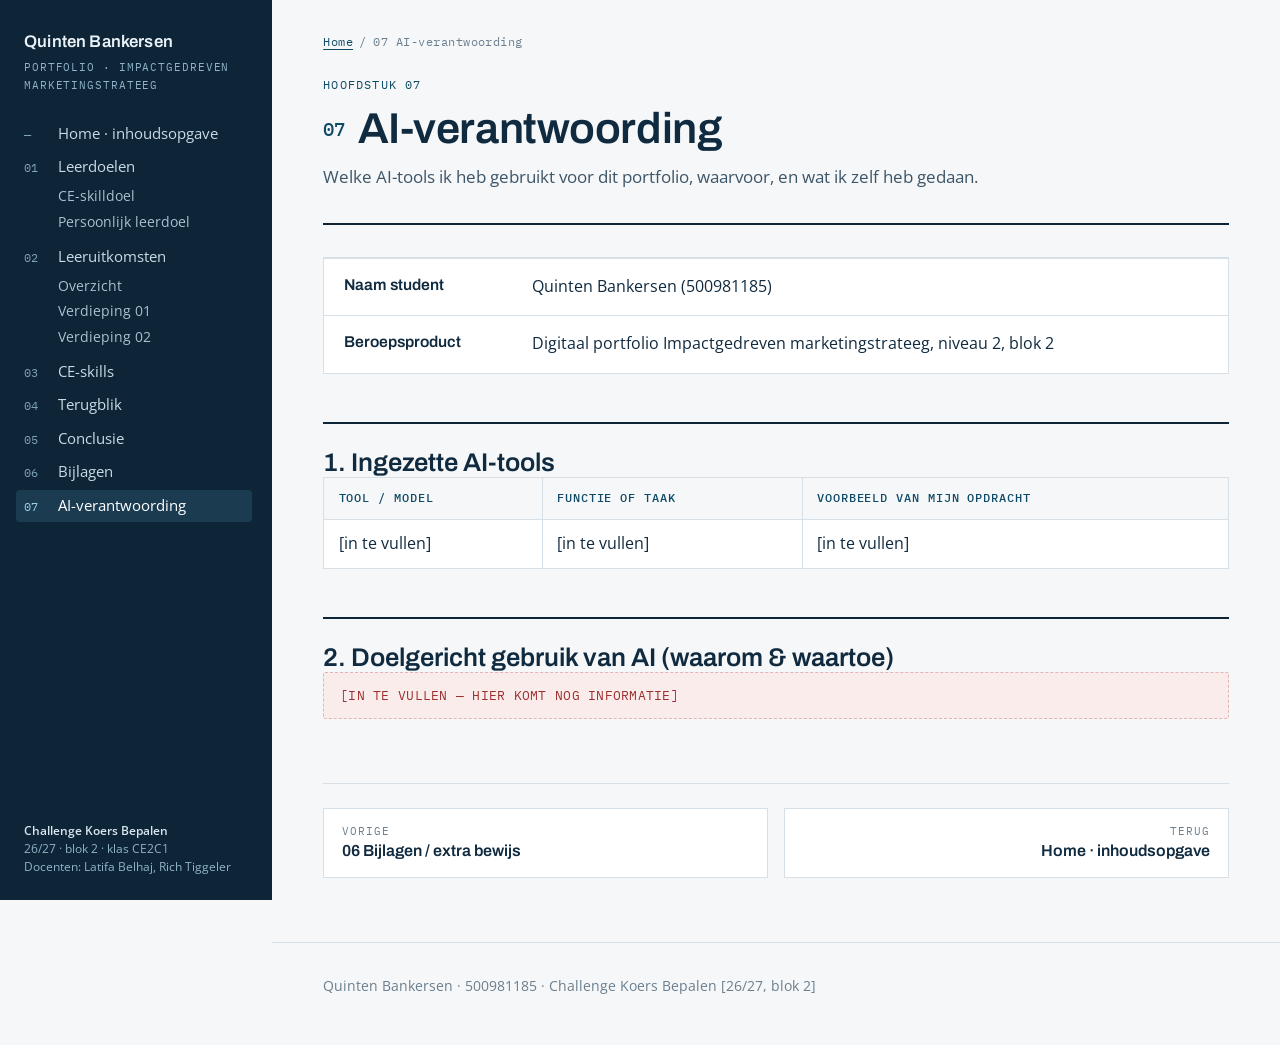
==== commit 952e90b5: "Opbouw afgestemd op de portfolio-routekaart: invulbalken, verdiepingsvragen, CE-skills, conclusie, e" ====
--- a/ai-verantwoording.html
+++ b/ai-verantwoording.html
@@ -6,7 +6,7 @@
 <title>AI-verantwoording · Portfolio Quinten Bankersen</title>
 <link rel="preconnect" href="https://fonts.googleapis.com">
 <link rel="preconnect" href="https://fonts.gstatic.com" crossorigin>
-<link rel="stylesheet" href="https://fonts.googleapis.com/css2?family=Archivo:wdth,wght@75..100,400..700&family=IBM+Plex+Mono:wght@400;500&family=Source+Sans+3:ital,wght@0,400;0,600;1,400&display=swap">
+<link rel="stylesheet" href="https://fonts.googleapis.com/css2?family=Archivo:wdth,wght@75..100,400..700&family=IBM+Plex+Mono:wght@400;500&family=Open+Sans:ital,wght@0,400;0,600;0,700;1,400&display=swap">
 <link rel="stylesheet" href="assets/styles.css">
 </head>
 <body class="has-rail">
--- a/assets/styles.css
+++ b/assets/styles.css
@@ -22,7 +22,7 @@
   --miss-line: #e3b4b4;
 
   --f-display: "Archivo", "Helvetica Neue", Arial, sans-serif;
-  --f-body: "Source Sans 3", "Segoe UI", "Helvetica Neue", Arial, sans-serif;
+  --f-body: "Open Sans", "Segoe UI", "Helvetica Neue", Arial, sans-serif;
   --f-mono: "IBM Plex Mono", ui-monospace, "SFMono-Regular", Menlo, Consolas, monospace;
 
   --rail: 272px;
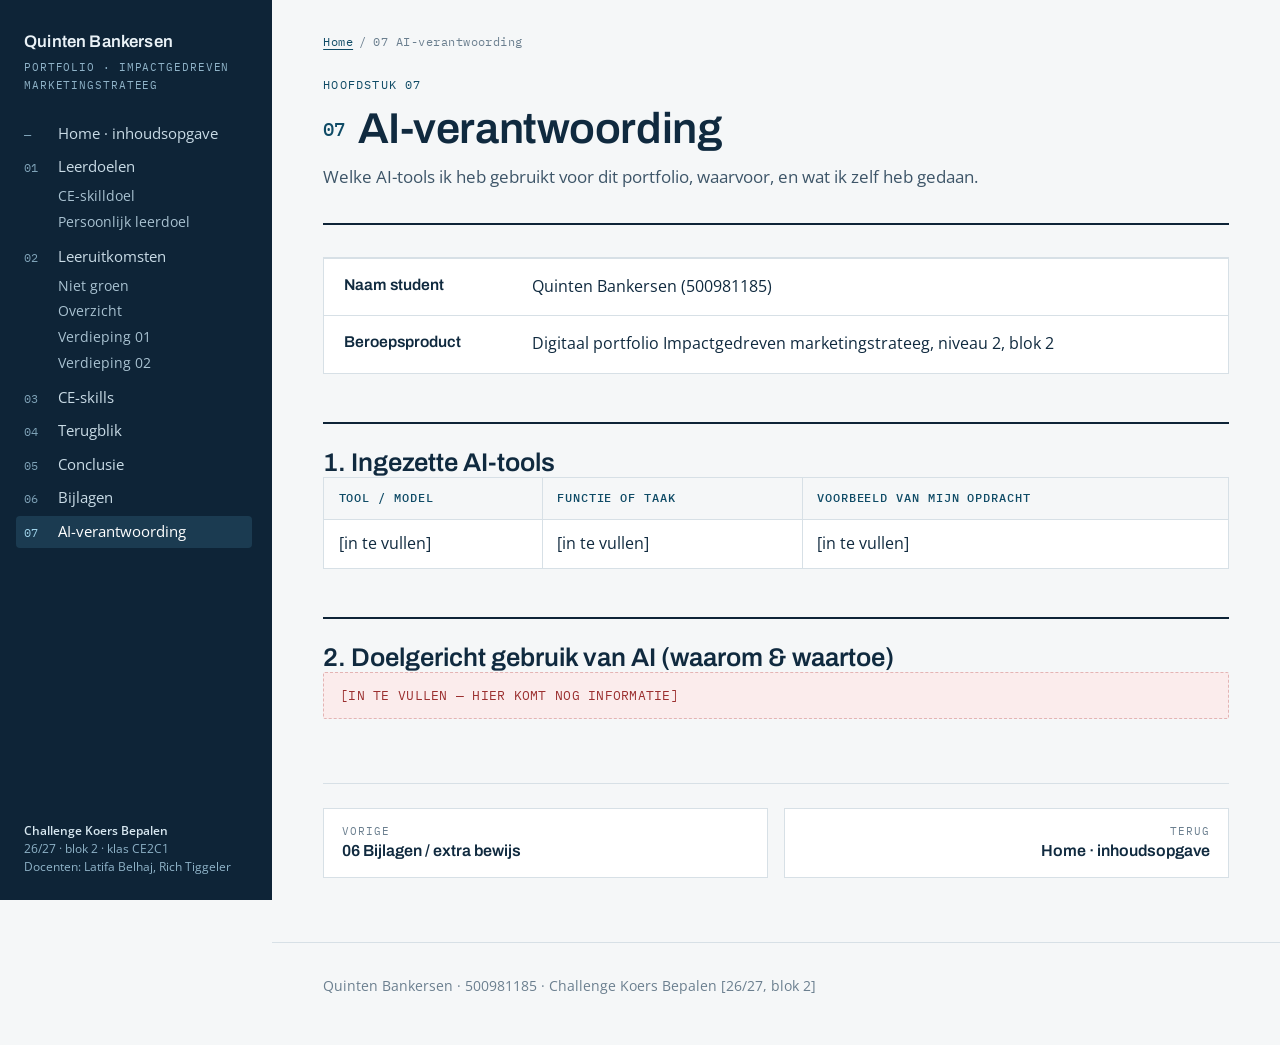
==== commit b6a1f692: "Kopje 'Opdrachten die nog niet groen zijn' (2.1), Zelfsturing terug, feedbacklogboek-tabel weg, Djim" ====
--- a/ai-verantwoording.html
+++ b/ai-verantwoording.html
@@ -16,7 +16,7 @@
 </header>
 <nav class="rail" id="rail" aria-label="Hoofdstukken">
   <div class="rail__id"><a class="rail__name" href="index.html">Quinten Bankersen</a><span class="rail__sub">Portfolio · Impactgedreven marketingstrateeg</span></div>
-  <ul class="toc"><li><a href="index.html"><span class="n">—</span><span>Home · inhoudsopgave</span></a></li><li><a href="ce-skilldoel.html"><span class="n">01</span><span>Leerdoelen</span></a><ul class="toc__sub"><li><a href="ce-skilldoel.html">CE-skilldoel</a></li><li><a href="persoonlijk-leerdoel.html">Persoonlijk leerdoel</a></li></ul></li><li><a href="leeruitkomsten.html"><span class="n">02</span><span>Leeruitkomsten</span></a><ul class="toc__sub"><li><a href="leeruitkomsten.html">Overzicht</a></li><li><a href="verdieping-01.html">Verdieping 01</a></li><li><a href="verdieping-02.html">Verdieping 02</a></li></ul></li><li><a href="ce-skills.html"><span class="n">03</span><span>CE-skills</span></a></li><li><a href="terugblik.html"><span class="n">04</span><span>Terugblik</span></a></li><li><a href="conclusie.html"><span class="n">05</span><span>Conclusie</span></a></li><li><a href="bijlagen.html"><span class="n">06</span><span>Bijlagen</span></a></li><li><a href="ai-verantwoording.html" class="is-active" aria-current="page"><span class="n">07</span><span>AI-verantwoording</span></a></li></ul>
+  <ul class="toc"><li><a href="index.html"><span class="n">—</span><span>Home · inhoudsopgave</span></a></li><li><a href="ce-skilldoel.html"><span class="n">01</span><span>Leerdoelen</span></a><ul class="toc__sub"><li><a href="ce-skilldoel.html">CE-skilldoel</a></li><li><a href="persoonlijk-leerdoel.html">Persoonlijk leerdoel</a></li></ul></li><li><a href="niet-groen.html"><span class="n">02</span><span>Leeruitkomsten</span></a><ul class="toc__sub"><li><a href="niet-groen.html">Niet groen</a></li><li><a href="leeruitkomsten.html">Overzicht</a></li><li><a href="verdieping-01.html">Verdieping 01</a></li><li><a href="verdieping-02.html">Verdieping 02</a></li></ul></li><li><a href="ce-skills.html"><span class="n">03</span><span>CE-skills</span></a></li><li><a href="terugblik.html"><span class="n">04</span><span>Terugblik</span></a></li><li><a href="conclusie.html"><span class="n">05</span><span>Conclusie</span></a></li><li><a href="bijlagen.html"><span class="n">06</span><span>Bijlagen</span></a></li><li><a href="ai-verantwoording.html" class="is-active" aria-current="page"><span class="n">07</span><span>AI-verantwoording</span></a></li></ul>
   <div class="rail__foot"><strong>Challenge Koers Bepalen</strong><br>26/27 · blok 2 · klas CE2C1<br>Docenten: Latifa Belhaj, Rich Tiggeler</div>
 </nav>
 <main>
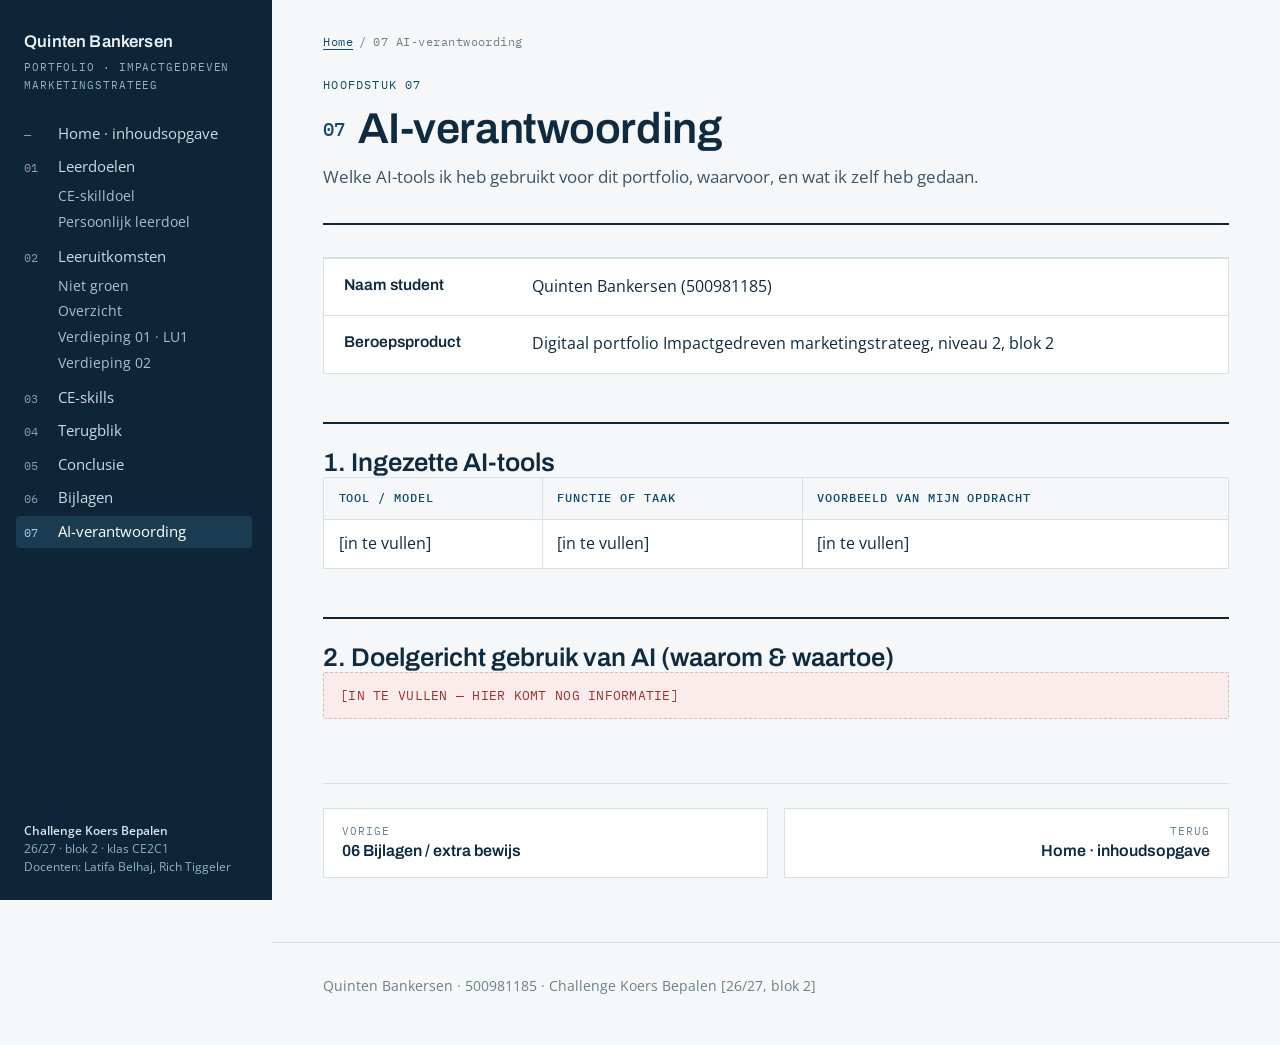
==== commit 14d9536f: "CE-skilldoel reflecties aangescherpt; verdieping 01 (LU1) uitgewerkt met bewijs en bijlagen B10-B12 " ====
--- a/ai-verantwoording.html
+++ b/ai-verantwoording.html
@@ -16,7 +16,7 @@
 </header>
 <nav class="rail" id="rail" aria-label="Hoofdstukken">
   <div class="rail__id"><a class="rail__name" href="index.html">Quinten Bankersen</a><span class="rail__sub">Portfolio · Impactgedreven marketingstrateeg</span></div>
-  <ul class="toc"><li><a href="index.html"><span class="n">—</span><span>Home · inhoudsopgave</span></a></li><li><a href="ce-skilldoel.html"><span class="n">01</span><span>Leerdoelen</span></a><ul class="toc__sub"><li><a href="ce-skilldoel.html">CE-skilldoel</a></li><li><a href="persoonlijk-leerdoel.html">Persoonlijk leerdoel</a></li></ul></li><li><a href="niet-groen.html"><span class="n">02</span><span>Leeruitkomsten</span></a><ul class="toc__sub"><li><a href="niet-groen.html">Niet groen</a></li><li><a href="leeruitkomsten.html">Overzicht</a></li><li><a href="verdieping-01.html">Verdieping 01</a></li><li><a href="verdieping-02.html">Verdieping 02</a></li></ul></li><li><a href="ce-skills.html"><span class="n">03</span><span>CE-skills</span></a></li><li><a href="terugblik.html"><span class="n">04</span><span>Terugblik</span></a></li><li><a href="conclusie.html"><span class="n">05</span><span>Conclusie</span></a></li><li><a href="bijlagen.html"><span class="n">06</span><span>Bijlagen</span></a></li><li><a href="ai-verantwoording.html" class="is-active" aria-current="page"><span class="n">07</span><span>AI-verantwoording</span></a></li></ul>
+  <ul class="toc"><li><a href="index.html"><span class="n">—</span><span>Home · inhoudsopgave</span></a></li><li><a href="ce-skilldoel.html"><span class="n">01</span><span>Leerdoelen</span></a><ul class="toc__sub"><li><a href="ce-skilldoel.html">CE-skilldoel</a></li><li><a href="persoonlijk-leerdoel.html">Persoonlijk leerdoel</a></li></ul></li><li><a href="niet-groen.html"><span class="n">02</span><span>Leeruitkomsten</span></a><ul class="toc__sub"><li><a href="niet-groen.html">Niet groen</a></li><li><a href="leeruitkomsten.html">Overzicht</a></li><li><a href="verdieping-01.html">Verdieping 01 · LU1</a></li><li><a href="verdieping-02.html">Verdieping 02</a></li></ul></li><li><a href="ce-skills.html"><span class="n">03</span><span>CE-skills</span></a></li><li><a href="terugblik.html"><span class="n">04</span><span>Terugblik</span></a></li><li><a href="conclusie.html"><span class="n">05</span><span>Conclusie</span></a></li><li><a href="bijlagen.html"><span class="n">06</span><span>Bijlagen</span></a></li><li><a href="ai-verantwoording.html" class="is-active" aria-current="page"><span class="n">07</span><span>AI-verantwoording</span></a></li></ul>
   <div class="rail__foot"><strong>Challenge Koers Bepalen</strong><br>26/27 · blok 2 · klas CE2C1<br>Docenten: Latifa Belhaj, Rich Tiggeler</div>
 </nav>
 <main>
--- a/assets/styles.css
+++ b/assets/styles.css
@@ -707,3 +707,7 @@
 .lu__sum b { display: block; font-family: var(--f-mono); font-size: .72rem; letter-spacing: .08em; text-transform: uppercase; color: var(--petrol-ink); margin-bottom: .35rem; }
 .lu__sum p { margin: 0; max-width: var(--read); }
 .lu__sum + .task { border-top: 0; }
+
+.evsep { border: 0; border-top: 1px solid var(--line-strong); margin: 1.1rem 0; }
+.sstep__k { display: block; margin-top: .7rem; font-family: var(--f-mono); font-size: .7rem; letter-spacing: .06em; text-transform: uppercase; color: var(--petrol-ink); font-weight: 600; }
+.opdr-head { margin-top: .9rem; padding: .7rem 1.25rem; border-top: 3px solid var(--petrol-ink); background: var(--line); font-family: var(--f-mono); font-size: .78rem; letter-spacing: .06em; text-transform: uppercase; color: var(--petrol-ink); font-weight: 600; }
